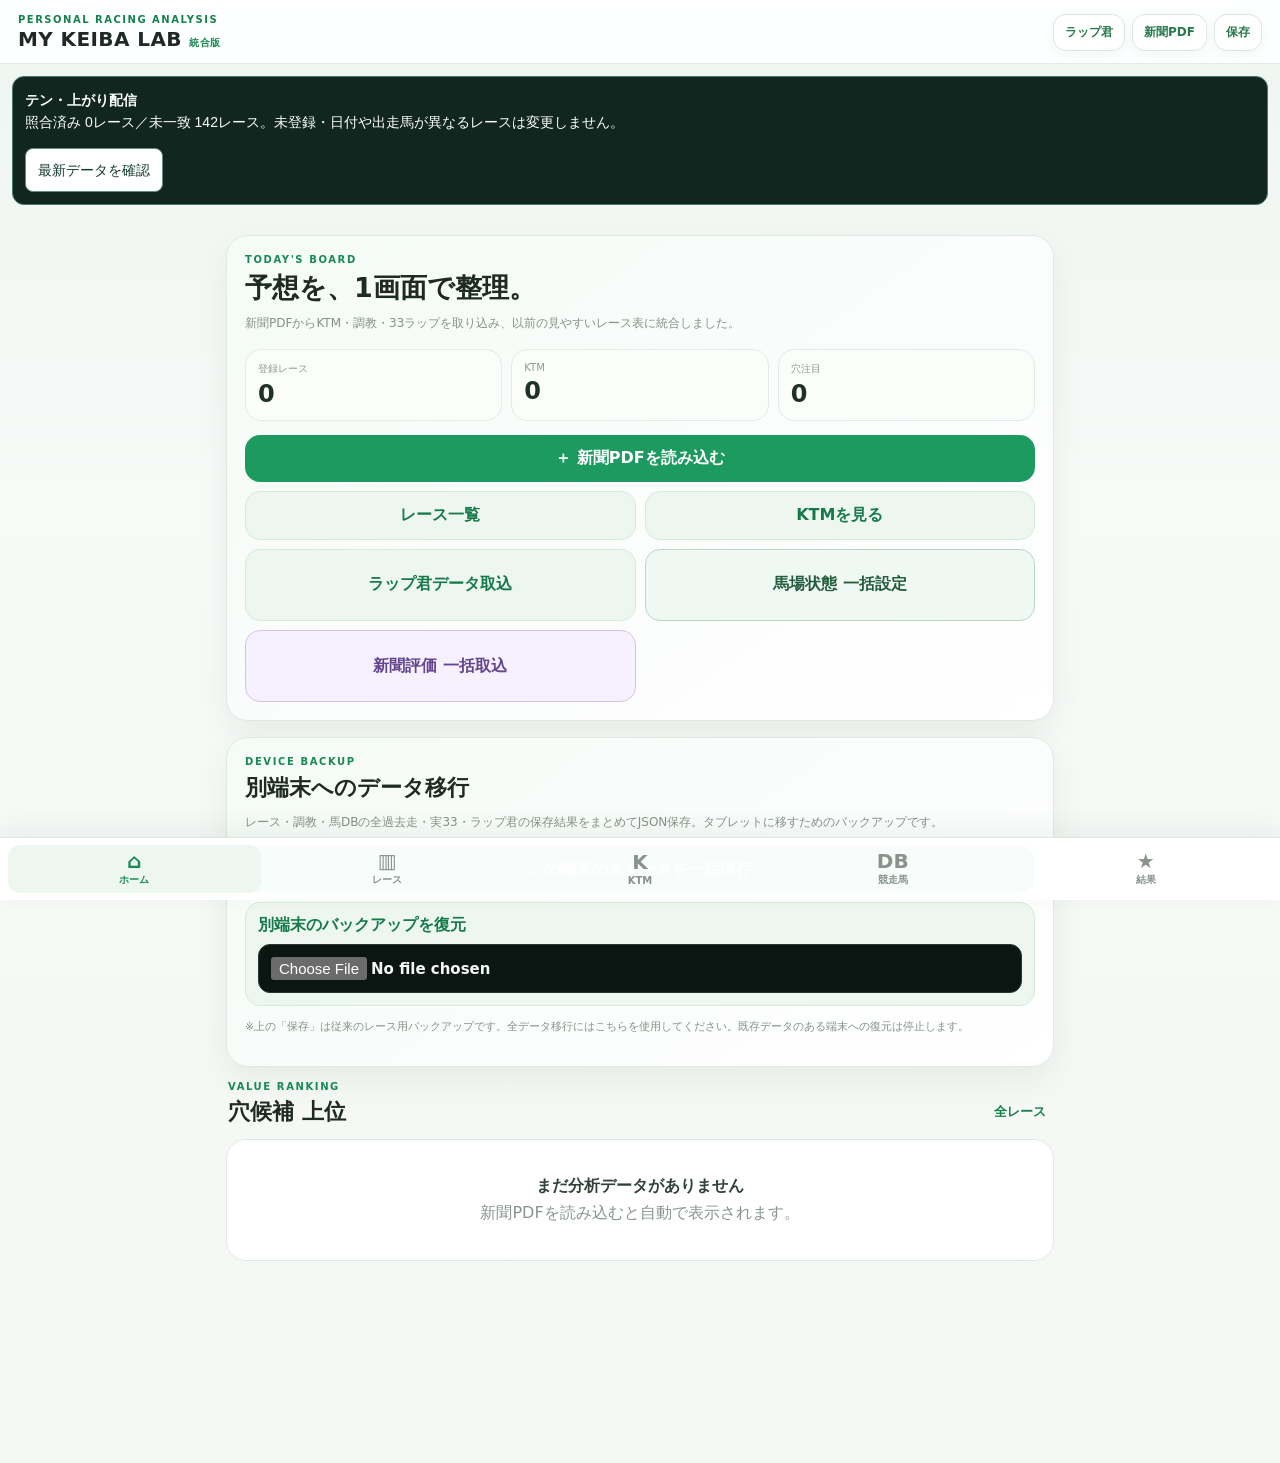
==== index.html @ 6cb7c3d4 "Integrate ten-P experiment with sync, consult, site load and safeguards: index.html" ====
<!doctype html>
<html lang="ja">
<head>
  <meta charset="utf-8" />
  <meta name="viewport" content="width=device-width, initial-scale=1, viewport-fit=cover" />
  <meta name="theme-color" content="#0b1612" />
  <link rel="icon" type="image/png" href="./icons/icon-192.png" />
  <meta name="description" content="KTM・33ラップ・調教採点・人気から穴候補を整理する自分専用競馬分析ツール" />
  <link rel="manifest" href="manifest.webmanifest" />
  <link rel="stylesheet" href="styles.css" />
  <link rel="stylesheet" href="integrated-v4.css?v=20261024-mobile-header-v65" />
  <link rel="stylesheet" href="lapkun-v5.css" />
  <link rel="stylesheet" href="lapkun-v6.css" />
  <link rel="stylesheet" href="editorial-v8.css" />
  <title>MY KEIBA LAB</title>
</head>
<body>
  <header class="app-header">
    <div>
      <p class="eyebrow">PERSONAL RACING ANALYSIS</p>
      <h1>MY KEIBA LAB</h1>
    </div>
    <button id="exportBtn" class="icon-btn" aria-label="データを書き出す">保存</button>
  </header>

  <main class="app-shell">
    <section class="hero-card">
      <div>
        <span class="pill">第3版</span>
        <h2>新聞PDFを、そのまま分析へ。</h2>
        <p>プレミアム版PDFから開催場・R・馬名・予想オッズ・調教印・調教採点・前走比・馬キャラ・B着用をまとめて取り込みます。</p>
      </div>
      <div class="hero-actions">
        <button id="newRaceBtn" class="primary-btn">＋ レース追加</button>
        <label class="secondary-btn file-label">新聞 / PDF<input id="sourceInput" type="file" accept=".pdf,.txt,.csv,text/plain,text/csv,application/pdf" hidden /></label>
        <label class="secondary-btn file-label">バックアップ読込<input id="importInput" type="file" accept="application/json" hidden /></label>
      </div>
    </section>

    <div id="importStatus" class="import-status" hidden></div>

    <section aria-labelledby="transfer-title" style="border:1px solid #b9d9c8;background:#f3faf5;border-radius:16px;padding:15px;margin:14px 0 16px">
      <h2 id="transfer-title" style="margin:0 0 7px;font-size:17px;color:#205940">別端末への一括バックアップ・復元</h2>
      <p style="margin:0 0 12px;font-size:12px;line-height:1.7;color:#526c5d">レース・予想・ラップ君の保存結果・DB33評価・馬DBの全過去走を、1つのJSONにまとめて保存します。指数新聞PDFの原本は含みません。</p>
      <div style="display:grid;grid-template-columns:repeat(auto-fit,minmax(190px,1fr));gap:9px">
        <button id="transfer-export" type="button" class="primary-btn" style="min-height:48px">この端末の全データを一括保存</button>
        <label id="transfer-import-label" class="secondary-btn file-label" style="min-height:48px;display:flex;align-items:center;justify-content:center;text-align:center">別端末のバックアップを復元<input id="transfer-import" type="file" accept=".json,application/json" hidden /></label>
      </div>
      <p id="transfer-status" role="status" aria-live="polite" style="font-size:12px;color:#265b42;line-height:1.7;white-space:pre-wrap;overflow-wrap:anywhere">バックアップはこの端末に保存します。データはサーバーへ送信されません。復元先に既存データがある場合は上書きせず停止します。</p>
      <p style="margin:0;font-size:11px;color:#697f70;line-height:1.7">※秘密アクセスキーは書き出し対象外。スマホとタブレットは自動同期しません。新しい端末では先にこの一括バックアップを復元してください。</p>
    </section>

    <section class="summary-grid" aria-label="集計">
      <article class="summary-card"><span>登録レース</span><strong id="raceCount">0</strong></article>
      <article class="summary-card"><span>KTM</span><strong id="ktmCount">0</strong></article>
      <article class="summary-card"><span>穴注目</span><strong id="valueCount">0</strong></article>
    </section>

    <section class="analysis-card">
      <div class="section-head compact">
        <div>
          <p class="eyebrow">VALUE RANKING</p>
          <h2>穴候補ランキング</h2>
        </div>
        <span class="score-note">簡易スコア</span>
      </div>
      <div id="rankList" class="rank-list"></div>
      <p class="analysis-help">KTM・33ラップ評価・馬キャラとの33ラップ一致・調教採点順位・人気・オッズ・変身材料を加点。B表記だけでは初ブリンカー扱いにしません。</p>
    </section>

    <section class="section-head">
      <div>
        <p class="eyebrow">RACE BOARD</p>
        <h2>レース一覧</h2>
      </div>
      <button id="demoBtn" class="text-btn">サンプルを見る</button>
    </section>

    <section id="raceList" class="race-list" aria-live="polite"></section>

    <section id="emptyState" class="empty-state">
      <div class="empty-icon">◎</div>
      <h3>まだレースがありません</h3>
      <p>「新聞 / PDF」からプレミアム版を選ぶと、対象レースを一括で取り込めます。</p>
      <button class="primary-btn" data-action="new-race">最初のレースを作る</button>
    </section>
  </main>

  <nav class="bottom-nav" aria-label="メインナビゲーション">
    <button class="nav-item active" data-filter="all"><span>一覧</span></button>
    <button class="nav-item" data-filter="ktm"><span>KTM</span></button>
    <button class="nav-item" data-filter="value"><span>穴注目</span></button>
  </nav>

  <dialog id="raceDialog" class="sheet-dialog">
    <form id="raceForm" method="dialog" class="sheet">
      <div class="sheet-handle"></div>
      <div class="sheet-title-row">
        <div><p class="eyebrow">RACE DATA</p><h2 id="dialogTitle">レース登録</h2></div>
        <button type="button" class="icon-btn" data-close>閉じる</button>
      </div>

      <input id="raceId" type="hidden" />

      <div class="form-grid two">
        <label>開催場<input id="track" required placeholder="例：中山" /></label>
        <label>R<select id="raceNo"><option>1</option><option>2</option><option>3</option><option>4</option><option>5</option><option>6</option><option>7</option><option>8</option><option>9</option><option>10</option><option selected>11</option><option>12</option></select></label>
      </div>

      <label>レース名<input id="raceName" required placeholder="例：チャレンジC" /></label>

      <div class="form-grid two">
        <label>天気<select id="weather"><option>未設定</option><option>晴</option><option>曇</option><option>小雨</option><option>雨</option><option>雪</option></select></label>
        <label>馬場<select id="going"><option>未設定</option><option>良</option><option>稍重</option><option>重</option><option>不良</option></select></label>
      </div>

      <label>展開・馬場メモ<textarea id="paceMemo" rows="2" placeholder="例：先行多め。雨で差し有利になりそう"></textarea></label>

      <div class="horses-head">
        <div><p class="eyebrow">HORSES</p><h3>出走馬データ</h3></div>
        <button id="addHorseBtn" type="button" class="secondary-btn small">＋ 馬追加</button>
      </div>

      <div id="horseEditor" class="horse-editor"></div>

      <div class="sheet-actions">
        <button type="button" class="danger-btn" id="deleteRaceBtn" hidden>削除</button>
        <button type="submit" class="primary-btn grow">保存する</button>
      </div>
    </form>
  </dialog>

  <template id="horseFormTemplate">
    <article class="horse-form-card">
      <div class="horse-form-top">
        <strong>馬データ</strong>
        <button type="button" class="remove-horse text-btn">削除</button>
      </div>

      <div class="form-grid two">
        <label>馬名<input class="h-name" placeholder="馬名" /></label>
        <label>人気<input class="h-pop" type="number" min="1" placeholder="例：8" /></label>
      </div>

      <div class="form-grid three">
        <label>調教印<select class="h-mark"><option value="">—</option><option>◎</option><option>○</option><option>▲</option><option>☆</option><option>△</option><option>×</option></select></label>
        <label>調教採点<input class="h-training" type="number" step="0.1" placeholder="例：59.0" /></label>
        <label>前走比<input class="h-diff" type="number" step="1" placeholder="+6" /></label>
      </div>

      <div class="form-grid three">
        <label>33ラップ評価<select class="h-lap"><option value="">—</option><option>S</option><option>A</option><option>B</option><option>C</option></select></label>
        <label>オッズ<input class="h-odds" type="number" min="1" step="0.1" placeholder="例：18.4" /></label>
        <label>脚質<select class="h-style"><option value="">—</option><option>逃げ</option><option>先行</option><option>差し</option><option>追込</option></select></label>
      </div>

      <div class="flag-grid">
        <label class="check-label"><input class="h-first-blinker" type="checkbox" />初Bを確認済み</label>
        <label class="check-label"><input class="h-trouble" type="checkbox" />前走不利あり</label>
      </div>

      <label>メモ<textarea class="h-note" rows="2" placeholder="好走条件、前走不利、装具、距離・コース適性など"></textarea></label>
    </article>
  </template>

  <script src="app.js" defer></script>
  <script src="data-model-v16.js" defer></script>
  <script src="premium-v3.js?v=20261004-1638" defer></script>
  <script src="premium-v3-fix.js" defer></script>
  <script src="integrated-v4.js?v=20261117-tabletdebug3" defer></script>
  <script src="lapkun-v5.js" defer></script>
  <script src="lapkun-v6.js?v=20261016-unified-consult-v62" defer></script>
  <script src="lapkun-v7-fix.js" defer></script>
  <script src="editorial-v8.js" defer></script>
  <script src="quality-v9.js" defer></script>
  <script src="quality-v10.js" defer></script>
  <script src="hole-manual-v11.js" defer></script>
  <script src="odds-v12.js" defer></script>
  <script src="odds-live-v49.js?v=20261010-mobile-grid-1" defer></script>
  <script src="shota-v13-fix.js" defer></script>
  <script src="stability-v15.js" defer></script>
  <script src="editorial-import-v14.js" defer></script>
  <script src="editorial-ui-v14-fix.js" defer></script>
  <script src="lapkun-consult-v46.js?v=20261004-1841" defer></script>
  <script src="lapkun-roundtrip-v61.js?v=20261024-existing-chat-v66" defer></script>
  <script src="smartrc-sync-core-v1.js" defer></script>
  <script src="smartrc-sync-v1.js" defer></script>
  <script src="ten-pattern-core-v69.js?v=20261121" defer></script>
  <script src="ten-pattern-sim-v69.js?v=20261121" defer></script>
  <script src="device-transfer-v1.js?v=20261118-metaempty6" defer></script>
</body>
</html>
---- styles.css ----
:root{--bg:#08110e;--panel:#101d18;--panel2:#15261f;--line:#263a31;--text:#f4f7f5;--muted:#9fb2a8;--accent:#72e3a6;--accent2:#d7ff63;--danger:#ff7d7d;--warn:#ffd166;--shadow:0 18px 45px rgba(0,0,0,.28)}*{box-sizing:border-box}html{background:var(--bg);color-scheme:dark}body{margin:0;font-family:Inter,ui-sans-serif,system-ui,-apple-system,BlinkMacSystemFont,"Segoe UI","Noto Sans JP",sans-serif;background:radial-gradient(circle at top right,rgba(114,227,166,.12),transparent 32rem),var(--bg);color:var(--text);min-height:100vh;padding-bottom:88px}.app-header{position:sticky;top:0;z-index:20;display:flex;justify-content:space-between;align-items:center;padding:18px max(18px,env(safe-area-inset-left)) 14px;background:rgba(8,17,14,.88);backdrop-filter:blur(18px);border-bottom:1px solid rgba(255,255,255,.05)}h1,h2,h3,p{margin-top:0}.app-header h1{font-size:20px;letter-spacing:.04em;margin:2px 0 0}.eyebrow{font-size:10px;letter-spacing:.18em;color:var(--accent);font-weight:800;margin:0 0 5px}.app-shell{width:min(760px,100%);margin:0 auto;padding:18px}.hero-card{padding:22px;border:1px solid var(--line);border-radius:24px;background:linear-gradient(145deg,var(--panel2),var(--panel));box-shadow:var(--shadow)}.hero-card h2{font-size:28px;line-height:1.25;margin:14px 0 10px}.hero-card p{color:var(--muted);line-height:1.7}.hero-actions{display:flex;gap:10px;flex-wrap:wrap;margin-top:18px}.pill,.badge{display:inline-flex;align-items:center;border-radius:999px;font-weight:800}.pill{padding:6px 10px;background:rgba(215,255,99,.12);color:var(--accent2);font-size:11px;border:1px solid rgba(215,255,99,.2)}button,.secondary-btn{font:inherit}.primary-btn,.secondary-btn,.danger-btn,.icon-btn{border:0;border-radius:14px;padding:12px 16px;font-weight:800;cursor:pointer}.primary-btn{background:var(--accent);color:#062015}.secondary-btn{background:#20342b;color:var(--text);border:1px solid #304a3e}.danger-btn{background:rgba(255,125,125,.12);color:var(--danger);border:1px solid rgba(255,125,125,.3)}.icon-btn{background:#17251f;color:var(--text);padding:9px 12px}.small{padding:9px 12px;font-size:13px}.grow{flex:1}.file-label{display:inline-flex;align-items:center;justify-content:center;cursor:pointer}.text-btn{background:none;border:0;color:var(--accent);font-weight:800;padding:6px;cursor:pointer}.import-status{margin:12px 0 0;padding:12px 14px;border-radius:14px;border:1px solid rgba(114,227,166,.25);background:rgba(114,227,166,.09);color:#c8f6da;font-size:12px;line-height:1.6}.import-status.warn{border-color:rgba(255,209,102,.28);background:rgba(255,209,102,.09);color:#ffe7a7}.import-status.working{color:var(--muted)}.summary-grid{display:grid;grid-template-columns:repeat(3,1fr);gap:10px;margin:14px 0 18px}.summary-card{background:var(--panel);border:1px solid var(--line);border-radius:18px;padding:15px}.summary-card span{display:block;color:var(--muted);font-size:11px;margin-bottom:7px}.summary-card strong{font-size:26px}.analysis-card{margin:0 0 24px;padding:18px;background:linear-gradient(150deg,#122219,#0d1814);border:1px solid var(--line);border-radius:22px}.section-head{display:flex;justify-content:space-between;align-items:end;margin:8px 2px 12px}.section-head.compact{margin:0 0 12px}.section-head h2{font-size:22px;margin:0}.score-note{font-size:10px;color:var(--muted);padding:5px 8px;border:1px solid var(--line);border-radius:999px}.rank-list{display:grid;gap:8px}.rank-row{width:100%;display:grid;grid-template-columns:34px minmax(0,1fr) auto;gap:10px;align-items:center;text-align:left;border:1px solid rgba(255,255,255,.06);background:#0b1511;color:var(--text);padding:11px;border-radius:15px;cursor:pointer}.rank-no{display:grid;place-items:center;width:30px;height:30px;border-radius:10px;background:#20372d;color:var(--accent);font-weight:900}.rank-main{display:grid;gap:2px;min-width:0}.rank-main strong{white-space:nowrap;overflow:hidden;text-overflow:ellipsis}.rank-main small{color:var(--muted);font-size:10px;white-space:nowrap;overflow:hidden;text-overflow:ellipsis}.rank-score{display:grid;grid-template-columns:auto auto;align-items:baseline;gap:3px;text-align:right}.rank-score b{grid-row:1/3;align-self:center;margin-right:3px;color:var(--accent2);font-size:14px}.rank-score strong{font-size:22px;color:var(--accent2)}.rank-score small{font-size:9px;color:var(--muted)}.rank-empty{padding:18px;text-align:center;color:var(--muted);background:#0b1511;border-radius:15px;font-size:12px}.analysis-help{margin:12px 2px 0;color:var(--muted);font-size:10px;line-height:1.6}.race-list{display:grid;gap:12px}.race-card{background:var(--panel);border:1px solid var(--line);border-radius:22px;padding:17px;box-shadow:0 8px 24px rgba(0,0,0,.14)}.race-card-head{display:flex;justify-content:space-between;gap:12px;align-items:start}.race-title{display:flex;gap:10px;align-items:start}.race-no{display:grid;place-items:center;min-width:45px;height:45px;border-radius:14px;background:#20372d;color:var(--accent);font-weight:900}.race-card h3{margin:1px 0 5px;font-size:18px}.meta{color:var(--muted);font-size:12px}.horse-list{display:grid;gap:8px;margin-top:14px}.horse-row{display:grid;grid-template-columns:minmax(0,1fr) auto;gap:12px;align-items:center;padding:12px;background:#0d1814;border-radius:15px;border:1px solid rgba(255,255,255,.05)}.horse-name{font-weight:900;white-space:nowrap;overflow:hidden;text-overflow:ellipsis}.horse-sub{margin-top:4px;color:var(--muted);font-size:11px;line-height:1.45}.badges{display:flex;gap:5px;flex-wrap:wrap;justify-content:flex-end}.badge{padding:4px 8px;font-size:10px;background:#20352b;color:#d6e4dc;border:1px solid #2c473a}.badge.ktm{background:rgba(114,227,166,.13);color:var(--accent);border-color:rgba(114,227,166,.3)}.badge.value{background:rgba(215,255,99,.12);color:var(--accent2);border-color:rgba(215,255,99,.3)}.race-note{margin:13px 2px 0;color:var(--muted);font-size:12px;line-height:1.6}.empty-state{text-align:center;padding:50px 22px;color:var(--muted)}.empty-state h3{color:var(--text)}.empty-icon{width:58px;height:58px;display:grid;place-items:center;margin:0 auto 14px;border-radius:18px;background:var(--panel2);color:var(--accent);font-size:24px;font-weight:900}.bottom-nav{position:fixed;z-index:30;left:50%;bottom:max(10px,env(safe-area-inset-bottom));transform:translateX(-50%);width:min(420px,calc(100% - 26px));display:grid;grid-template-columns:repeat(3,1fr);padding:6px;background:rgba(16,29,24,.94);border:1px solid var(--line);border-radius:20px;box-shadow:0 15px 45px rgba(0,0,0,.35);backdrop-filter:blur(18px)}.nav-item{border:0;background:transparent;color:var(--muted);padding:11px 8px;border-radius:15px;font-weight:800}.nav-item.active{background:#20372d;color:var(--accent)}.sheet-dialog{padding:0;border:0;width:min(720px,100%);max-width:100%;height:auto;max-height:92dvh;margin:auto 0 0;border-radius:26px 26px 0 0;background:var(--panel);color:var(--text)}.sheet-dialog::backdrop{background:rgba(0,0,0,.65);backdrop-filter:blur(2px)}.sheet{padding:10px 18px calc(22px + env(safe-area-inset-bottom));max-height:92dvh;overflow:auto}.sheet-handle{width:42px;height:4px;background:#53655d;border-radius:999px;margin:0 auto 16px}.sheet-title-row,.horses-head,.horse-form-top,.sheet-actions{display:flex;align-items:center;justify-content:space-between;gap:12px}.sheet-title-row{margin-bottom:16px}.sheet-title-row h2,.horses-head h3{margin:0}.form-grid{display:grid;gap:10px}.form-grid.two{grid-template-columns:1fr 1fr}.form-grid.three{grid-template-columns:repeat(3,1fr)}label{display:grid;gap:7px;color:var(--muted);font-size:12px;font-weight:700;margin-bottom:11px}input,select,textarea{width:100%;border:1px solid var(--line);border-radius:12px;background:#0b1511;color:var(--text);padding:12px;font:inherit;outline:none}input:focus,select:focus,textarea:focus{border-color:var(--accent);box-shadow:0 0 0 3px rgba(114,227,166,.1)}textarea{resize:vertical}.horses-head{margin:20px 0 10px}.horse-editor{display:grid;gap:10px}.horse-form-card{border:1px solid var(--line);border-radius:18px;padding:14px;background:#0d1914}.horse-form-top{margin-bottom:10px}.flag-grid{display:grid;grid-template-columns:1fr 1fr;gap:8px;margin:2px 0 11px}.check-label{display:flex;align-items:center;gap:8px;margin:0;padding:10px 11px;border:1px solid var(--line);background:#0b1511;border-radius:12px;color:var(--text);font-size:11px}.check-label input{width:auto;margin:0;accent-color:var(--accent)}.sheet-actions{position:sticky;bottom:-1px;margin:18px -18px -22px;padding:14px 18px calc(14px + env(safe-area-inset-bottom));background:linear-gradient(180deg,rgba(16,29,24,.15),var(--panel) 22%)}@media(min-width:700px){body{padding-bottom:30px}.bottom-nav{position:sticky;bottom:14px;margin:24px auto}.sheet-dialog{margin:auto;border-radius:26px}.hero-card{display:flex;justify-content:space-between;gap:24px;align-items:end}.hero-actions{min-width:270px;justify-content:flex-end}}@media(max-width:430px){.app-header{padding-left:16px;padding-right:16px}.app-shell{padding:14px}.hero-card{padding:18px}.hero-card h2{font-size:24px}.hero-actions>*{flex:1 1 calc(50% - 5px)}.hero-actions>*:first-child{flex-basis:100%}.summary-card{padding:13px 11px}.summary-card strong{font-size:22px}.form-grid.three{grid-template-columns:1fr 1fr}.form-grid.three label:last-child{grid-column:1/-1}.flag-grid{grid-template-columns:1fr}.rank-row{grid-template-columns:30px minmax(0,1fr) auto;padding:10px 9px}.rank-score strong{font-size:19px}}
---- integrated-v4.css ----
/* MY KEIBA LAB v4 - 旧UI + 分析機能の統合版 */
body.integrated-v4{background:#f4f7f4;color:#1f2a24;padding-bottom:92px}
body.integrated-v4>.app-header,body.integrated-v4>.app-shell,body.integrated-v4>.bottom-nav{display:none!important}
body.integrated-v4 .sheet-dialog{z-index:120;background:#fff;color:#1f2a24}
body.integrated-v4 .sheet-dialog input,body.integrated-v4 .sheet-dialog select,body.integrated-v4 .sheet-dialog textarea{background:#f8faf8;color:#1f2a24;border-color:#dbe5dd}
body.integrated-v4 .sheet-dialog label{color:#6f7f75}
body.integrated-v4 .sheet-dialog .horse-form-card{background:#fff;border-color:#dbe5dd}
body.integrated-v4 .sheet-dialog .sheet-actions{background:linear-gradient(180deg,rgba(255,255,255,.2),#fff 24%)}

#v4App{min-height:100vh;background:linear-gradient(180deg,#eef5f0 0,#f8faf8 36%,#f4f7f4 100%);font-family:Inter,ui-sans-serif,system-ui,-apple-system,BlinkMacSystemFont,"Segoe UI","Noto Sans JP",sans-serif;color:#1f2a24}
.v4-header{position:sticky;top:0;z-index:70;background:rgba(255,255,255,.94);backdrop-filter:blur(16px);border-bottom:1px solid #e2ebe4;padding:14px 18px 12px;display:flex;align-items:center;justify-content:space-between;gap:12px}
.v4-brand small{display:block;color:#15824e;font-size:10px;font-weight:900;letter-spacing:.15em}.v4-brand strong{display:block;font-size:20px;letter-spacing:.02em;margin-top:2px}.v4-actions{display:flex;gap:7px}.v4-icon-btn{border:1px solid #dce7df;background:#fff;color:#267a4d;border-radius:13px;padding:9px 11px;font-weight:900;font-size:12px;box-shadow:0 3px 12px rgba(48,98,67,.06)}
.v4-main{width:min(860px,100%);margin:0 auto;padding:18px 16px 110px}.v4-view[hidden]{display:none!important}.v4-card{background:#fff;border:1px solid #e0e9e2;border-radius:22px;box-shadow:0 12px 32px rgba(57,89,69,.08);padding:18px;margin-bottom:14px}.v4-card.soft{background:linear-gradient(145deg,#f5fbf7,#fff)}
.v4-eyebrow{margin:0 0 5px;color:#188a53;font-size:10px;letter-spacing:.16em;font-weight:900}.v4-h1{font-size:27px;margin:0 0 8px}.v4-h2{font-size:22px;margin:0}.v4-muted{color:#849188;font-size:12px;line-height:1.65}.v4-section-head{display:flex;align-items:flex-end;justify-content:space-between;gap:10px;margin:8px 2px 12px}.v4-link{border:0;background:none;color:#15824e;font-weight:900;padding:6px;font-size:13px}
.v4-stat-grid{display:grid;grid-template-columns:repeat(3,1fr);gap:9px;margin-top:15px}.v4-stat{border:1px solid #e2ebe4;border-radius:16px;padding:12px;background:#fbfdfb}.v4-stat span{display:block;font-size:10px;color:#8c9990;margin-bottom:4px}.v4-stat strong{font-size:24px;color:#1c3326}
.v4-action-grid{display:grid;grid-template-columns:1fr 1fr;gap:9px;margin-top:14px}.v4-primary,.v4-secondary{border-radius:15px;padding:13px 14px;font-weight:900;border:0}.v4-primary{background:#1d9a60;color:#fff}.v4-secondary{background:#edf7f0;color:#16794a;border:1px solid #d6eadc}.v4-action-grid .wide{grid-column:1/-1}
.v4-roadmap{display:grid;grid-template-columns:repeat(4,1fr);gap:8px;margin-top:13px}.v4-road{padding:11px 8px;border-radius:14px;text-align:center;border:1px solid #e0e8e2;background:#fafcfa}.v4-road strong{display:block;font-size:12px}.v4-road small{display:block;font-size:9px;color:#8d9991;margin-top:3px}.v4-road.on{background:#e8f7ed;border-color:#cde8d5}.v4-road.on strong{color:#15824e}.v4-road.future{opacity:.72}

.v4-race-list{display:grid;gap:11px}.v4-race-card{width:100%;border:1px solid #dfe9e2;background:#fff;border-radius:20px;padding:15px;text-align:left;box-shadow:0 8px 22px rgba(44,78,57,.06);color:#1f2a24}.v4-race-top{display:flex;align-items:center;gap:12px}.v4-race-no{min-width:52px;height:52px;border-radius:16px;display:grid;place-items:center;background:#e7f4eb;color:#188a53;font-size:18px;font-weight:1000}.v4-race-title{min-width:0;flex:1}.v4-race-title strong{display:block;font-size:17px;white-space:nowrap;overflow:hidden;text-overflow:ellipsis}.v4-race-title small{display:block;color:#89958d;margin-top:4px;font-size:11px}.v4-chevron{font-size:24px;color:#9aa69e}.v4-race-tags{display:flex;flex-wrap:wrap;gap:6px;margin-top:11px}.v4-chip{border-radius:999px;background:#f1f6f2;border:1px solid #e0e8e2;padding:5px 8px;font-size:10px;color:#607067;font-weight:800}.v4-chip.ktm{background:#e3f7ea;border-color:#c4e8d0;color:#13834f}.v4-chip.value{background:#f6f9dc;border-color:#e4eaaa;color:#6f7c13}.v4-chip.lap{background:#eaf3ff;border-color:#d6e6fb;color:#3c68a1}

.v4-search{width:100%;border:1px solid #dbe5dd;background:#fff;border-radius:15px;padding:13px 14px;color:#1f2a24;font:inherit;margin-bottom:12px}.v4-horse-list{display:grid;gap:9px}.v4-horse-card{background:#fff;border:1px solid #e1e9e3;border-radius:17px;padding:13px}.v4-horse-card-top{display:flex;justify-content:space-between;gap:10px;align-items:flex-start}.v4-horse-card strong{font-size:15px}.v4-horse-card small{color:#8b978f;font-size:10px}.v4-horse-meta{margin-top:7px;font-size:11px;color:#68766d;line-height:1.55}

.v4-bottom{position:fixed;left:0;right:0;bottom:0;z-index:80;background:rgba(255,255,255,.97);border-top:1px solid #dfe7e1;padding:7px 8px max(7px,env(safe-area-inset-bottom));display:grid;grid-template-columns:repeat(5,1fr);box-shadow:0 -8px 24px rgba(55,85,66,.07)}.v4-nav{border:0;background:transparent;color:#87938b;padding:6px 3px;border-radius:12px;font-weight:800;font-size:10px;display:grid;gap:2px;place-items:center}.v4-nav b{font-size:20px;line-height:1}.v4-nav.active{color:#188a53;background:#edf7f0}

.v4-detail{position:fixed;inset:0;z-index:100;background:rgba(32,48,39,.38);display:flex;align-items:flex-end;justify-content:center}.v4-detail[hidden]{display:none}.v4-sheet{width:min(900px,100%);max-height:94dvh;overflow:auto;background:#f7faf8;border-radius:26px 26px 0 0;box-shadow:0 -18px 60px rgba(30,60,42,.2);padding-bottom:calc(24px + env(safe-area-inset-bottom));overscroll-behavior:contain;-webkit-overflow-scrolling:touch}.v4-sheet-head{position:sticky;top:0;z-index:3;background:rgba(255,255,255,.96);backdrop-filter:blur(14px);padding:14px 16px;border-bottom:1px solid #e1e9e3;display:flex;align-items:flex-start;justify-content:space-between;gap:12px}.v4-sheet-head h2{font-size:21px;margin:2px 0 4px}.v4-sheet-head p{margin:0;color:#88958d;font-size:11px}.v4-close{border:1px solid #dfe7e1;background:#fff;border-radius:12px;padding:9px 12px;font-weight:900;color:#4d5f54}.v4-sheet-body{padding:14px}.v4-summary-line{display:flex;gap:7px;flex-wrap:wrap;margin-bottom:12px}
.v4-table-wrap{overflow-x:auto;overflow-y:hidden;border:1px solid #e0e8e2;border-radius:18px;background:#fff;overscroll-behavior-inline:contain;-webkit-overflow-scrolling:touch}.v4-table{border-collapse:collapse;min-width:850px;width:100%;font-size:11px}.v4-table th{position:sticky;top:0;background:#f4f7f5;color:#76837a;text-align:left;font-weight:900;padding:10px 9px;border-bottom:1px solid #dfe7e1;white-space:nowrap}.v4-table td{padding:10px 9px;border-bottom:1px solid #edf1ee;vertical-align:middle;white-space:nowrap}.v4-table tr:last-child td{border-bottom:0}.v4-num{font-weight:900;color:#577064}.v4-name{font-weight:900;font-size:12px}.v4-mark-select{border:1px solid #dce6df;background:#fff;border-radius:10px;padding:7px 9px;font:inherit;color:#1f2a24}.v4-grade{display:inline-grid;place-items:center;min-width:30px;height:26px;border-radius:9px;background:#eaf3ff;color:#3f6c9f;font-weight:1000}.v4-grade.s{background:#e9f8ed;color:#0c894d}.v4-grade.a{background:#eef9e0;color:#5e8515}.v4-grade.b{background:#fff5d9;color:#9c7210}.v4-grade.c{background:#f1f2f1;color:#778078}.v4-ktm{display:inline-flex;padding:4px 7px;border-radius:999px;background:#e3f7ea;border:1px solid #c4e8d0;color:#13834f;font-weight:900}.v4-value{display:inline-flex;padding:4px 7px;border-radius:999px;background:#f6f9dc;border:1px solid #e4eaaa;color:#6f7c13;font-weight:900}.v4-mini-btn{border:1px solid #dce6df;background:#fff;border-radius:10px;padding:7px 9px;color:#2d6f4d;font-weight:900}.v4-horse-detail-row td{background:#fbfdfb;white-space:normal}.v4-horse-detail{display:grid;grid-template-columns:1.2fr 1fr 1fr;gap:8px;padding:4px 0}.v4-detail-box{border:1px solid #e2e9e4;border-radius:12px;padding:10px;background:#fff}.v4-detail-box strong{display:block;font-size:10px;color:#6d7a71;margin-bottom:5px}.v4-detail-box span,.v4-detail-box p{font-size:11px;line-height:1.5;margin:0;color:#29362f}.v4-history{display:flex;gap:5px;flex-wrap:wrap}.v4-history span{display:inline-block;background:#f1f5f2;border-radius:8px;padding:5px 7px}.v4-edit-bar{display:flex;gap:9px;margin-top:12px}.v4-edit-bar button{flex:1}
.v4-empty{padding:36px 20px;text-align:center;color:#89958d;background:#fff;border:1px solid #e1e9e3;border-radius:20px}.v4-empty strong{display:block;color:#314138;margin-bottom:6px}

/* v46 Android scroll stability: 詳細シート内のネストスクロールでGPU合成が重くならないよう、
   モバイルではblur/sticky table headerを外す。表示内容・評価バッジはそのまま。 */
@media(max-width:560px){
  .v4-roadmap{grid-template-columns:repeat(2,1fr)}.v4-main{padding-left:12px;padding-right:12px}.v4-card{padding:15px}.v4-h1{font-size:24px}.v4-horse-detail{grid-template-columns:1fr}.v4-header{padding-left:13px;padding-right:13px}.v4-icon-btn{padding:8px 9px}.v4-stat strong{font-size:20px}
  .v4-header,.v4-sheet-head{-webkit-backdrop-filter:none!important;backdrop-filter:none!important;background:#fff}
  .v4-sheet{box-shadow:0 -8px 24px rgba(30,60,42,.14);scroll-behavior:auto}
  .v4-table-wrap{scroll-behavior:auto}
  .v4-table th{position:static}
}


/* 2026-10-10 Android: detail header overlapping horse rows while scrolling.
   On phones remove the sticky layer inside the scrolling modal; keep
   horizontal table scrolling and all handlers/data untouched. */
@media (max-width: 800px) {
  #v4Detail .v4-sheet-head {
    position: relative !important;
    top: auto !important;
    z-index: 1 !important;
    display: flex;
    align-items: center;
    min-height: 76px;
    box-sizing: border-box;
    background: #fff !important;
    -webkit-backdrop-filter: none !important;
    backdrop-filter: none !important;
  }
  #v4Detail #v4DetailTitle {
    flex: 1 1 auto;
    min-width: 0;
    overflow-wrap: anywhere;
  }
  #v4Detail #v4DetailTitle h2 {
    font-size: 18px;
    line-height: 1.35;
    overflow-wrap: anywhere;
  }
  #v4Detail .v4-close {
    flex: 0 0 auto;
    white-space: nowrap;
    align-self: flex-start;
  }
  #v4Detail .v4-sheet-body {
    position: relative;
    z-index: 0;
  }
}

/* v61: venue-only race-board navigation (no effect on stored races) */
.v61-venues{display:flex;gap:8px;flex-wrap:wrap;align-items:center;margin:4px 0 8px}
.v61-venue{flex:1 1 auto;min-width:65px;max-width:145px;min-height:40px;background:#f6fbf8;border:1px solid #bcd9c9;border-radius:13px;color:#236348;font-weight:900;font-size:14px;padding:8px 10px;white-space:nowrap}
.v61-venue.active{background:#16643e;color:#fff;border-color:#16643e;box-shadow:0 2px 5px rgba(20,90,55,.13)}
.v61-venue:focus-visible,.v61-day:focus-visible{outline:3px solid #74b597;outline-offset:2px}
.v61-day-tabs{display:flex;gap:6px;overflow-x:auto;padding:2px 0 6px}
.v61-day{white-space:nowrap;border:1px solid #cddbd2;border-radius:9px;padding:6px 10px;background:#fff;color:#4e6758;font-size:11px;font-weight:800}
.v61-day.active{background:#e2f3e8;color:#145738;border-color:#98c9aa}
.v61-filter-count{font-size:11px;color:#74887a;margin:3px 3px 12px;font-weight:800}
@media(max-width:400px){.v61-venues{gap:6px}.v61-venue{min-width:55px;padding:8px 6px;font-size:13px}}

/* v61 compact inline layout: レース [全 新潟 京都 東京] 新聞取込 */
.v61-race-head{gap:5px;align-items:center;flex-wrap:nowrap}
.v61-race-head .v61-race-title{flex:0 0 auto;min-width:0}
.v61-race-head .v61-race-title .v4-h1{font-size:24px}
.v61-race-head .v61-race-title .v4-eyebrow{font-size:9px;letter-spacing:.07em}
.v61-race-head .v61-venues{display:flex;flex:1 1 auto;min-width:0;margin:0;gap:3px;flex-wrap:nowrap}
.v61-race-head .v61-venue{flex:1 1 0;min-width:0;max-width:none;min-height:36px;padding:6px 1px;font-size:11px;border-radius:10px}
.v61-race-head .v61-venue:first-child{flex:0 0 26px;font-size:10px;padding:5px 0}
.v61-race-head .v4-link{flex:0 0 auto;font-size:11px;padding:4px 1px;white-space:nowrap}
@media(max-width:375px){.v61-race-head .v61-venue{font-size:10px}.v61-race-head .v61-race-title .v4-h1{font-size:22px}.v61-race-head .v4-link{font-size:10px}}


/* v65: Android PWA header - preserve all three actions without word wrapping. */
@media (max-width: 560px) {
  body.integrated-v4 .v4-header {
    display: grid;
    grid-template-columns: minmax(0, 1fr);
    align-items: stretch;
    gap: 9px;
    padding: 11px 13px 10px;
  }
  body.integrated-v4 .v4-brand { min-width: 0; }
  body.integrated-v4 .v4-brand small {
    font-size: 9px;
    letter-spacing: .12em;
    white-space: nowrap;
  }
  body.integrated-v4 .v4-brand strong {
    font-size: 19px;
    line-height: 1.25;
    white-space: nowrap;
  }
  body.integrated-v4 .v4-actions {
    display: grid;
    grid-template-columns: repeat(3, minmax(0, 1fr));
    gap: 8px;
    width: 100%;
    min-width: 0;
  }
  body.integrated-v4 .v4-actions .v4-icon-btn {
    min-width: 0;
    min-height: 42px;
    padding: 9px 5px;
    border-radius: 12px;
    font-size: 13px;
    line-height: 1.2;
    white-space: nowrap;
    overflow-wrap: normal;
  }
}
---- lapkun-v5.css ----
/* MY KEIBA LAB v5 - ラップ君連携 */
.v5-modal{position:fixed;inset:0;z-index:180;background:rgba(25,42,32,.48);display:flex;align-items:flex-end;justify-content:center;padding:0}
.v5-modal[hidden]{display:none!important}.v5-panel{width:min(720px,100%);max-height:92dvh;overflow:auto;background:#fff;border-radius:26px 26px 0 0;padding:16px 16px calc(20px + env(safe-area-inset-bottom));box-shadow:0 -18px 60px rgba(35,64,46,.22);color:#1f2a24}.v5-panel-head{display:flex;align-items:flex-start;justify-content:space-between;gap:12px;margin-bottom:10px}.v5-panel-head h2{margin:1px 0 0;font-size:22px}.v5-help{font-size:12px;line-height:1.7;color:#6f7d74;margin:0 0 11px}.v5-textarea{width:100%;min-height:230px;border:1px solid #d8e4db;border-radius:16px;background:#f8fbf9;color:#1f2a24;padding:13px;font:12px/1.65 ui-monospace,SFMono-Regular,Menlo,Consolas,monospace;resize:vertical}.v5-format{margin-top:10px;border:1px solid #e0e9e2;background:#f8fbf9;border-radius:13px;padding:10px 12px;display:grid;gap:3px}.v5-format strong{font-size:10px;color:#188a53}.v5-format span{font-size:11px;color:#59685f}.v5-actions{display:grid;grid-template-columns:1fr 1.5fr;gap:9px;margin-top:12px}.v5-result{white-space:pre-line;margin-top:11px;padding:11px 12px;border-radius:13px;font-size:11px;line-height:1.6}.v5-result.ok{background:#e9f8ee;color:#176a44;border:1px solid #cdebd7}.v5-result.ng{background:#fff1f1;color:#9a4141;border:1px solid #f0cccc}
.v5-race-tools{display:grid;grid-template-columns:1fr 1fr;gap:9px;margin:-2px 0 12px}.v5-time-cell{font-variant-numeric:tabular-nums;font-weight:900;color:#30473a}.v5-rank-cell{font-weight:1000;color:#188a53;text-align:center}.v5-four{display:grid;grid-template-columns:repeat(4,minmax(0,1fr));gap:6px;margin:7px 0 8px}.v5-four span{display:grid;gap:3px;text-align:center;padding:8px 5px;background:#f3f8f4;border:1px solid #e0e9e2;border-radius:10px;color:#79867e!important;font-size:9px!important}.v5-four b{font-size:14px;color:#1d6f48}
@media(max-width:560px){.v5-panel{padding-left:13px;padding-right:13px}.v5-four{grid-template-columns:repeat(2,1fr)}.v5-race-tools{grid-template-columns:1fr}.v5-actions{grid-template-columns:1fr}.v5-textarea{min-height:210px}}
---- lapkun-v6.css ----
/* MY KEIBA LAB v6 - sticky identifiers + metric emphasis + consultation preview */
.v6-table th.v6-sticky-no,.v6-table td.v6-sticky-no{position:sticky;left:0;min-width:54px;width:54px;max-width:54px;background:#fff;z-index:6}
.v6-table th.v6-sticky-name,.v6-table td.v6-sticky-name{position:sticky;left:54px;min-width:144px;width:144px;max-width:144px;background:#fff;z-index:6;box-shadow:8px 0 12px -12px rgba(30,58,41,.65)}
.v6-table thead th.v6-sticky-no,.v6-table thead th.v6-sticky-name{background:#f4f7f5;z-index:12}
.v6-table td.v6-sticky-name{white-space:normal;line-height:1.35}
.v6-table .v6-metric-head{background:#edf8f1;color:#176f47;text-align:center;border-top:2px solid #bfe3cc}
.v6-table .v6-time-head{min-width:86px}.v6-table .v6-rank-head{min-width:72px}
.v6-table .v6-group-start{border-left:2px solid #cbe6d4}.v6-table .v6-group-end{border-right:2px solid #cbe6d4}
.v6-table .v6-metric-cell{background:#fbfefc;text-align:center}
.v6-time-pill{display:inline-flex;min-width:44px;justify-content:center;align-items:center;padding:5px 7px;border-radius:9px;background:#edf7f0;border:1px solid #d5eadc;color:#294f3a;font-weight:1000;font-variant-numeric:tabular-nums}
.v6-missing{color:#a1aaa4;font-weight:800}
.v6-rank-badge{display:inline-flex;align-items:baseline;justify-content:center;gap:1px;min-width:34px;padding:5px 7px;border-radius:999px;font-weight:1000;border:1px solid transparent;font-variant-numeric:tabular-nums}
.v6-rank-badge small{font-size:8px;font-weight:900}.v6-rank-badge.one{background:#fff3bf;border-color:#ecd36e;color:#8b6500}.v6-rank-badge.two{background:#e8f2ff;border-color:#c8def7;color:#2f6da9}.v6-rank-badge.three{background:#e8f7ee;border-color:#c4e5d0;color:#15794b}.v6-rank-badge.other{background:#f2f5f3;border-color:#e1e7e3;color:#617068}
.v6-metric-guide{display:flex;align-items:center;gap:6px;flex-wrap:wrap;margin:0 2px 8px;padding:8px 10px;border:1px solid #dce9df;border-radius:12px;background:#f8fcf9;color:#607067;font-size:10px}.v6-metric-guide>span:first-child{font-weight:900;color:#2f6145}.v6-metric-guide small{margin-left:auto;color:#87948c}.v6-guide-rank{padding:3px 7px;border-radius:999px;font-weight:900}.v6-guide-rank.one{background:#fff3bf;color:#8b6500}.v6-guide-rank.two{background:#e8f2ff;color:#2f6da9}.v6-guide-rank.three{background:#e8f7ee;color:#15794b}

.v6-four{display:grid;grid-template-columns:repeat(4,minmax(0,1fr));gap:6px;margin:8px 0}.v6-four span{display:grid;gap:4px;text-align:center;border:1px solid #dfeae2;background:#f8fcf9;border-radius:11px;padding:8px 5px}.v6-four em{font-style:normal;font-size:9px;color:#7c8a81}.v6-four b{font-size:14px;color:#244c35}.v6-rank-text.one{color:#9b7200}.v6-rank-text.two{color:#2e6ca8}.v6-rank-text.three{color:#15794b}.v6-rank-text.other{color:#596961}

.v6-modal{position:fixed;inset:0;z-index:210;background:rgba(25,42,32,.5);display:flex;align-items:flex-end;justify-content:center}.v6-modal[hidden]{display:none!important}.v6-panel{width:min(760px,100%);max-height:94dvh;overflow:auto;background:#fff;border-radius:26px 26px 0 0;padding:16px 16px calc(20px + env(safe-area-inset-bottom));box-shadow:0 -20px 60px rgba(35,64,46,.24);color:#1f2a24}.v6-panel-head{display:flex;align-items:flex-start;justify-content:space-between;gap:12px}.v6-panel-head h2{font-size:22px;margin:1px 0 0}.v6-help{font-size:12px;line-height:1.65;color:#6e7d73;margin:10px 0}.v6-consult-text{width:100%;min-height:52dvh;max-height:62dvh;resize:vertical;border:1px solid #d8e4db;border-radius:16px;background:#f8fbf9;color:#1f2a24;padding:13px;font:11px/1.7 ui-monospace,SFMono-Regular,Menlo,Consolas,monospace}.v6-consult-actions{display:grid;grid-template-columns:1fr 1.5fr;gap:9px;margin-top:11px}.v6-copy-status{margin-top:10px;padding:10px 12px;border-radius:12px;font-size:11px;line-height:1.5}.v6-copy-status.ok{background:#e9f8ee;border:1px solid #cdebd7;color:#176a44}.v6-copy-status.ng{background:#fff1f1;border:1px solid #f0cccc;color:#934343}

@media(max-width:560px){
  .v6-table th.v6-sticky-name,.v6-table td.v6-sticky-name{left:48px;min-width:132px;width:132px;max-width:132px}
  .v6-table th.v6-sticky-no,.v6-table td.v6-sticky-no{min-width:48px;width:48px;max-width:48px}
  .v6-metric-guide small{width:100%;margin-left:0}.v6-four{grid-template-columns:repeat(2,1fr)}.v6-panel{padding-left:13px;padding-right:13px}.v6-consult-actions{grid-template-columns:1fr 1.4fr}.v6-consult-text{min-height:48dvh}
}
---- editorial-v8.css ----
/* MY KEIBA LAB v8 - ショータ本命 + 穴馬の資格 */
.v8-editorial-grid{display:grid;gap:10px;margin:0 0 14px}.v8-editorial{border:1px solid #dfe8e2;border-radius:20px;padding:14px 15px;background:#fff;box-shadow:0 8px 22px rgba(44,76,57,.05)}.v8-editorial-head{display:flex;align-items:center;justify-content:space-between;gap:12px;margin-bottom:9px}.v8-editorial-head>div{display:grid;gap:2px}.v8-editorial-head small{font-size:9px;letter-spacing:.13em;font-weight:900}.v8-editorial-head strong{font-size:18px;line-height:1.2}.v8-editorial-head>span{flex:none;padding:6px 9px;border-radius:999px;font-size:10px;font-weight:1000}.v8-editorial-row{padding:10px 0;border-top:1px solid rgba(40,70,53,.08)}.v8-editorial-row:first-of-type{border-top:0}.v8-editorial-row b{font-size:14px}.v8-editorial-row p{margin:5px 0 0;color:#617067;font-size:11px;line-height:1.7}
.v8-shota{background:linear-gradient(180deg,#f0f8ff,#f8fbff);border-color:#c8def1}.v8-shota .v8-editorial-head small,.v8-shota .v8-editorial-head strong{color:#245f82}.v8-shota .v8-editorial-head>span{background:#dceffc;color:#245f82;border:1px solid #b9d8ed}.v8-hole{background:linear-gradient(180deg,#fffbea,#fffef8);border-color:#efe1a0}.v8-hole .v8-editorial-head small,.v8-hole .v8-editorial-head strong{color:#756000}.v8-hole .v8-editorial-head>span{background:#fff3a8;color:#6c5900;border:1px solid #eadb6f}
.v8-name-tags{display:flex;flex-wrap:wrap;gap:4px;margin-top:5px}.v8-mini{display:inline-flex;align-items:center;white-space:nowrap;border-radius:999px;padding:3px 6px;font-size:8px;line-height:1;font-weight:1000}.v8-mini.shota{color:#245f82;background:#e7f4fd;border:1px solid #c5dfef}.v8-mini.hole{color:#725d00;background:#fff6b8;border:1px solid #eadd75}.v6-sticky-name .v8-name-tags{max-width:118px}
.v8-horse-editorial{display:grid;gap:6px;margin-top:9px}.v8-horse-editorial>div{display:grid;grid-template-columns:auto 1fr;gap:8px;align-items:start;padding:8px 9px;border-radius:10px;font-size:10px;line-height:1.5}.v8-horse-editorial b{white-space:nowrap}.v8-horse-editorial .shota{background:#edf7ff;color:#245f82;border:1px solid #d2e7f5}.v8-horse-editorial .hole{background:#fffbea;color:#6d5b08;border:1px solid #efe2a5}
@media(min-width:700px){.v8-editorial-grid{grid-template-columns:1fr 1fr}.v8-editorial-grid>.v8-editorial:only-child{grid-column:1/-1}}
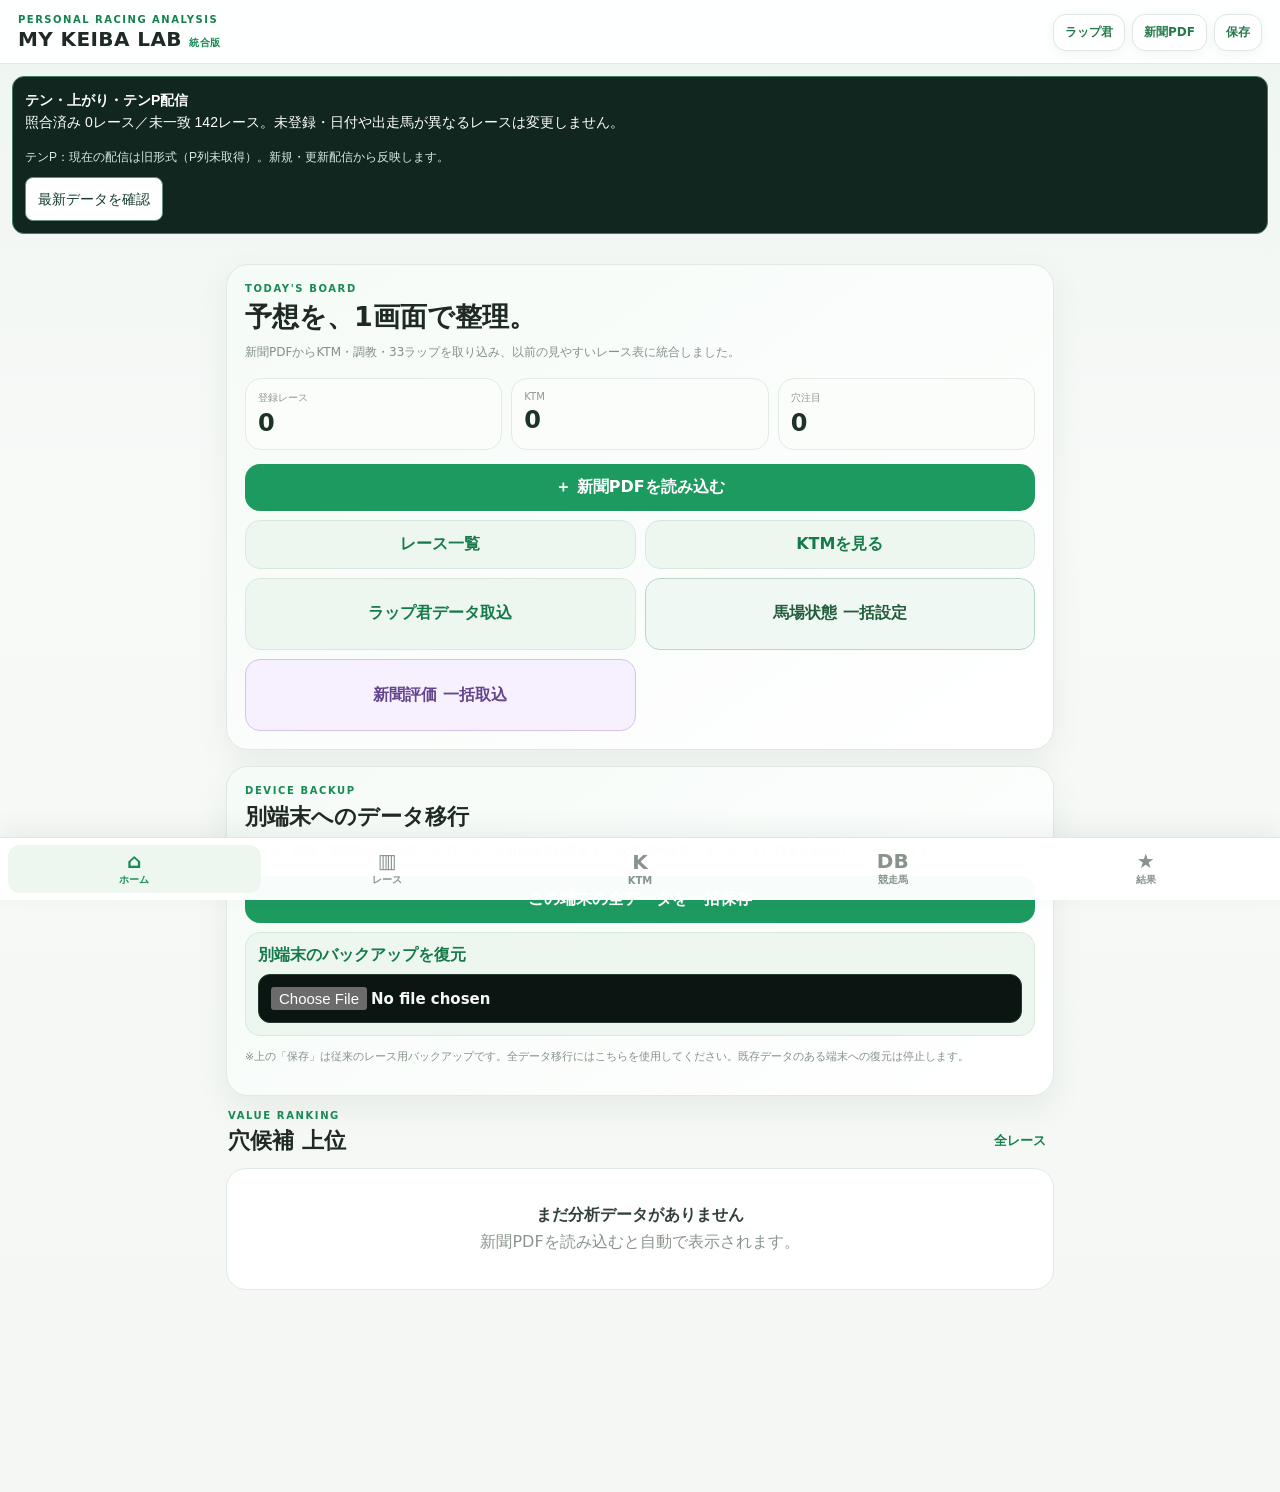
==== commit c34d8424: "Bump ten-P and smartrc sync modules for updated PWA deployments" ====
--- a/index.html
+++ b/index.html
@@ -184,9 +184,9 @@
   <script src="lapkun-consult-v46.js?v=20261004-1841" defer></script>
   <script src="lapkun-roundtrip-v61.js?v=20261024-existing-chat-v66" defer></script>
   <script src="smartrc-sync-core-v1.js" defer></script>
-  <script src="smartrc-sync-v1.js" defer></script>
+  <script src="smartrc-sync-v1.js?v=20261121-tenpauto" defer></script>
   <script src="ten-pattern-core-v69.js?v=20261121" defer></script>
-  <script src="ten-pattern-sim-v69.js?v=20261121" defer></script>
+  <script src="ten-pattern-sim-v69.js?v=20261121-tenpauto" defer></script>
   <script src="device-transfer-v1.js?v=20261118-metaempty6" defer></script>
 </body>
 </html>
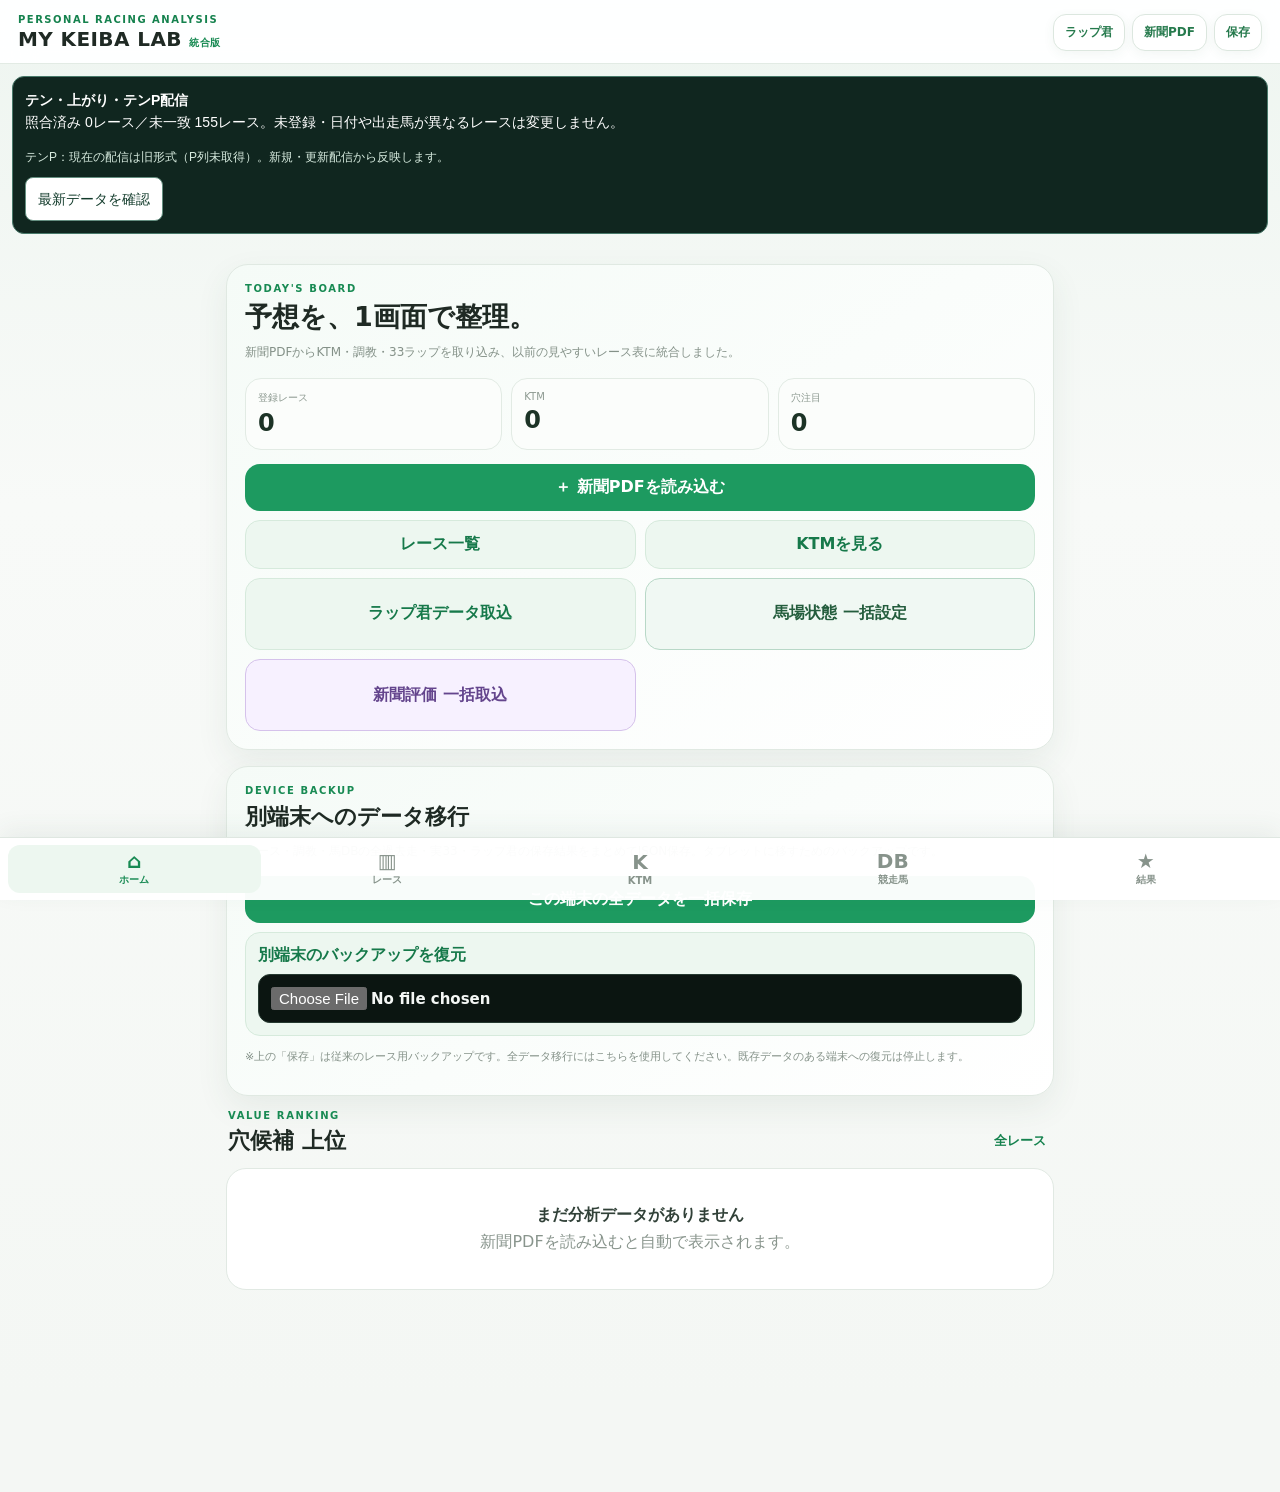
==== commit 4d63e5b5: "Deploy complete ten-P horse rows in Lapkun consultation: index.html" ====
--- a/index.html
+++ b/index.html
@@ -182,11 +182,13 @@
   <script src="editorial-import-v14.js" defer></script>
   <script src="editorial-ui-v14-fix.js" defer></script>
   <script src="lapkun-consult-v46.js?v=20261004-1841" defer></script>
-  <script src="lapkun-roundtrip-v61.js?v=20261024-existing-chat-v66" defer></script>
+  <script src="lapkun-roundtrip-v61.js?v=20261121-consult-full" defer></script>
   <script src="smartrc-sync-core-v1.js" defer></script>
   <script src="smartrc-sync-v1.js?v=20261121-tenpauto" defer></script>
   <script src="ten-pattern-core-v69.js?v=20261121" defer></script>
-  <script src="ten-pattern-sim-v69.js?v=20261121-tenpauto" defer></script>
+  <script src="ten-pattern-persist-v70.js?v=20261121-restore" defer></script>
+  <script src="ten-pattern-sim-v69.js?v=20261121-consult-full" defer></script>
+  <script src="race-review-v71.js?v=20261121-prefinal" defer></script>
   <script src="device-transfer-v1.js?v=20261118-metaempty6" defer></script>
 </body>
 </html>
